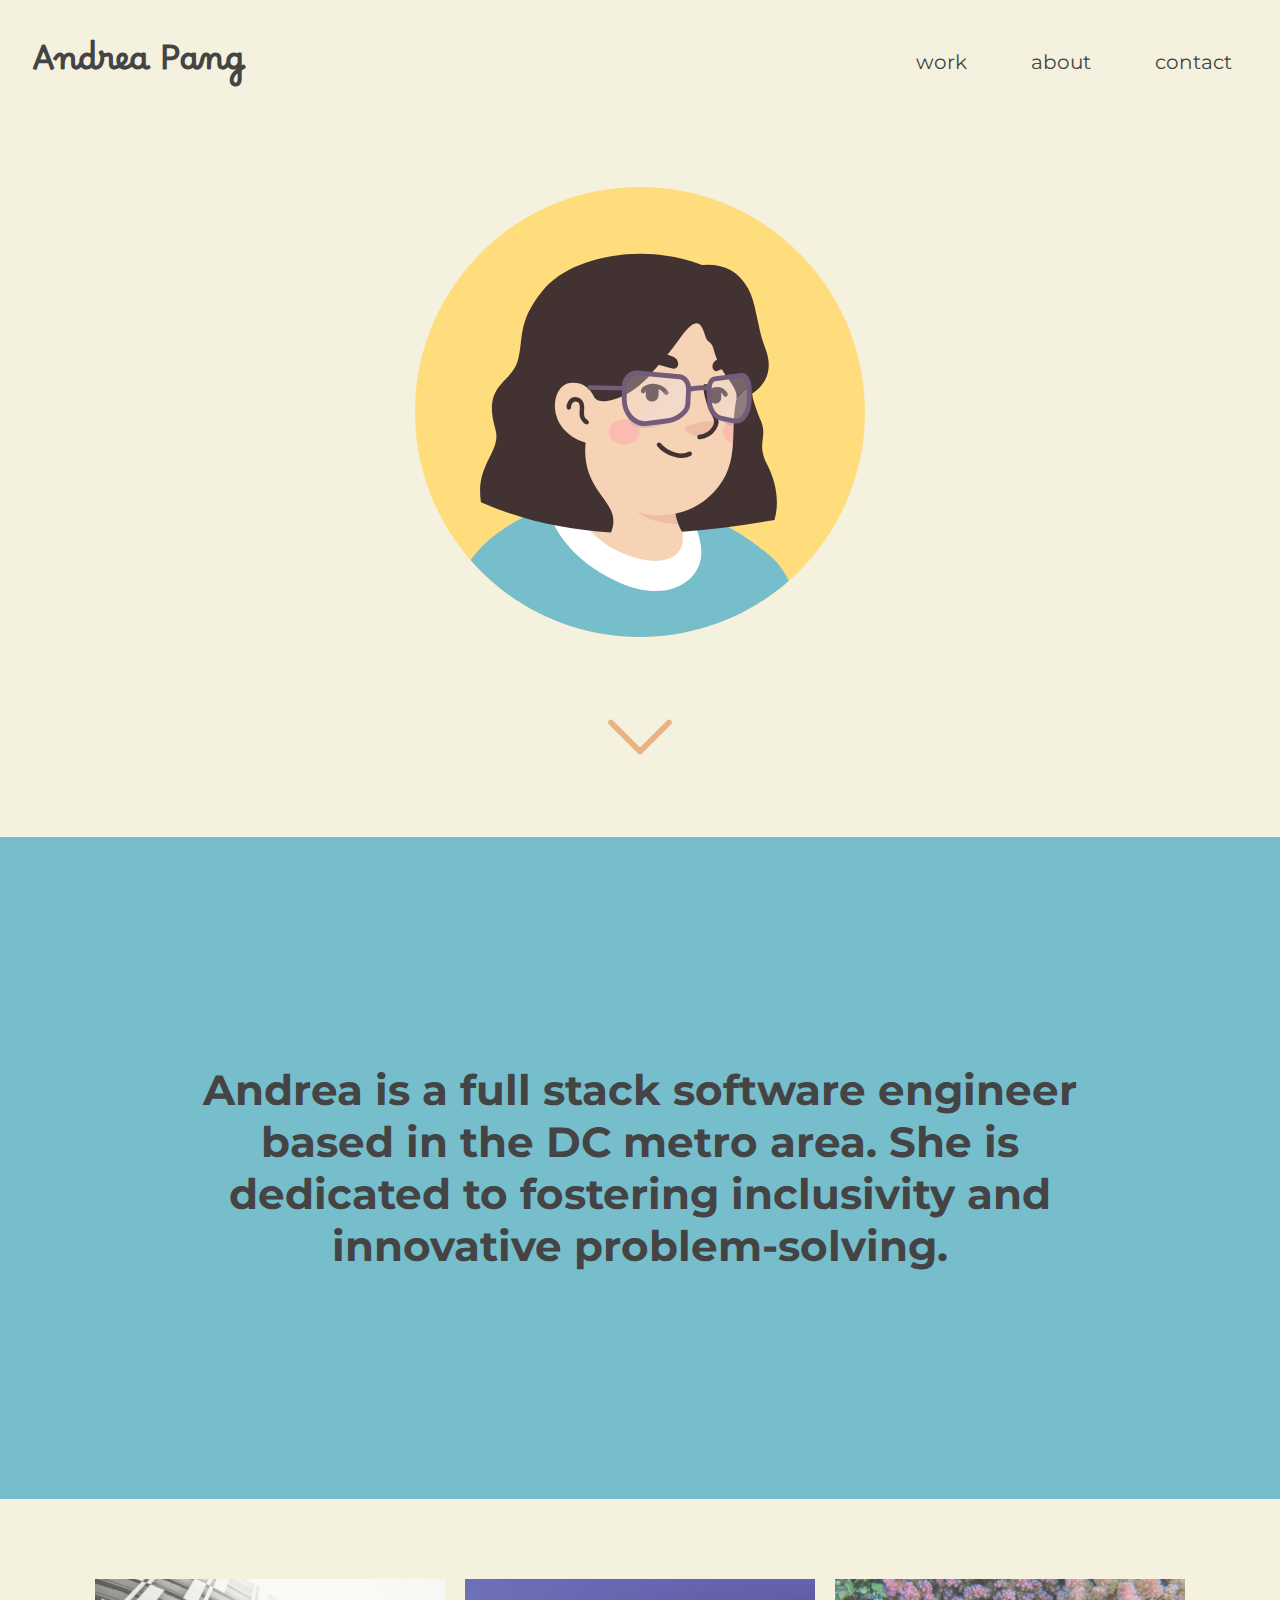
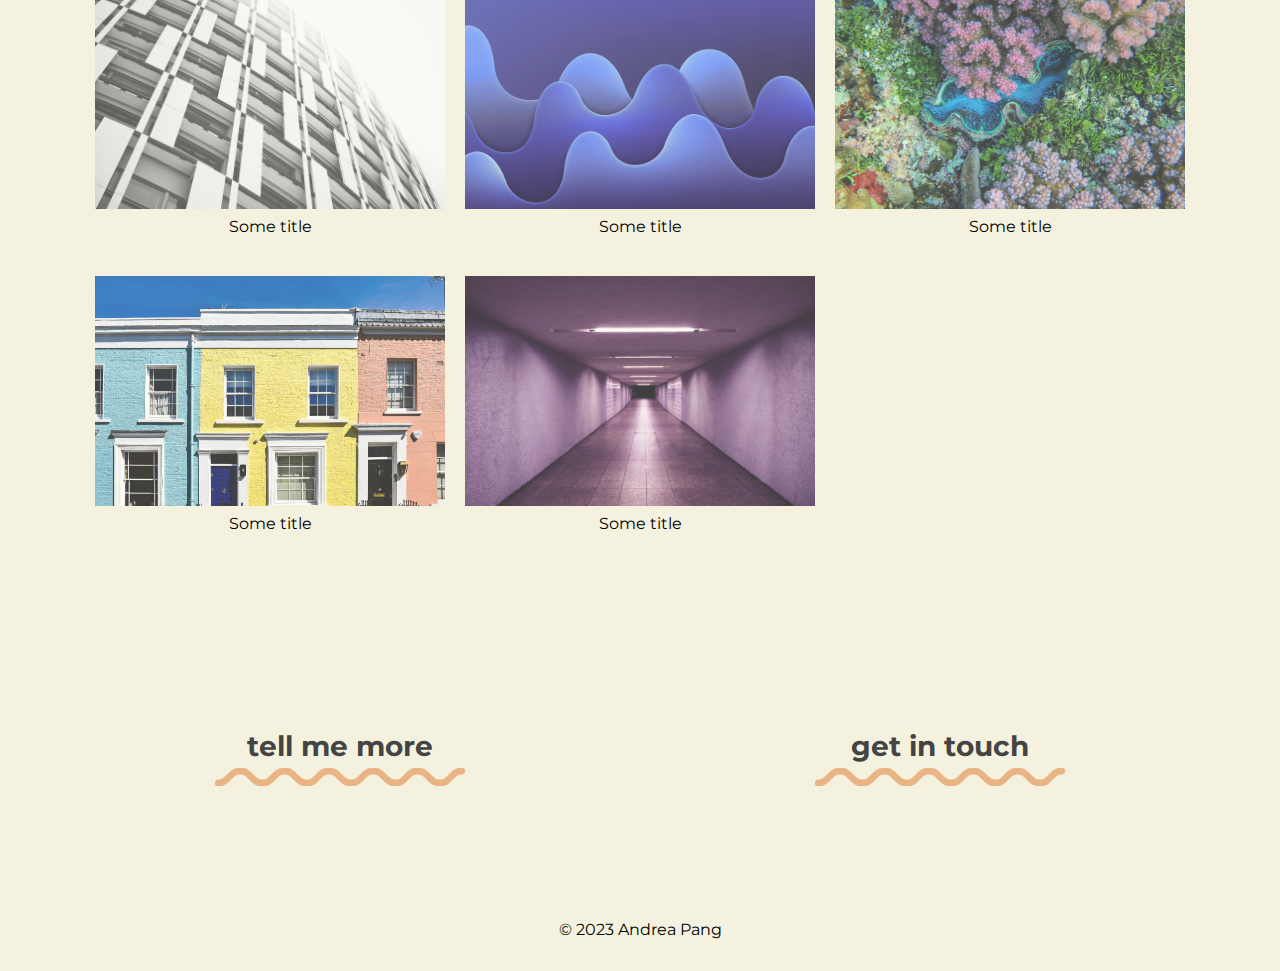
==== index.html @ 91246049 "Redistributed files in assets" ====
<!DOCTYPE html>
<html lang="en">
  <head>
    <meta charset="UTF-8" />
    <meta name="viewport" content="width=device-width, initial-scale=1.0" />
    <title>Andrea Pang</title>

    <link rel="preconnect" href="https://fonts.googleapis.com" />
    <link rel="preconnect" href="https://fonts.gstatic.com" crossorigin />
    <link
      href="https://fonts.googleapis.com/css2?family=Borel&family=Montserrat:wght@500;600&display=swap"
      rel="stylesheet" />
    <link rel="stylesheet" href="./assets/style.css" />
  </head>

  <body>
    <!-- Navbar -->
    <nav class="top-nav">
      <h1 class="nav-title"><a href="./index.html">Andrea Pang</a></h1>
      <input id="menu-toggle" type="checkbox" />
      <label class="menu-button-container" for="menu-toggle">
        <div class="menu-button"></div>
      </label>
      <ul class="menu">
        <li><a href="./work.html">work</a></li>
        <li><a href="./about.html">about</a></li>
        <li><a href="./about.html#contact">contact</a></li>
      </ul>
    </nav>

    <!-- Hero -->
    <section class="grid hero">
      <div class="hero-pic">
        <img
          src="./assets/avatar-pic.svg"
          alt="Illustrated profile avatar"
          class="profile-pic" />
      </div>
      <div class="hero-arrow">
        <a href="#blurb"><img src="./assets/down-arrow.svg" alt="down arrow" class="bounce" /></a>
      </div>
    </section>

    <!-- About blurb -->
    <section class="grid blurb" id="blurb">
        <div class="blurb-text">
            <h2>Andrea is a full stack software engineer based in the DC metro area. She is dedicated to fostering inclusivity and innovative problem-solving.</h2>
        </div>
    </section>

    <!-- Grid of screenshots -->
    <section class="work">
        <div class="grid work-container">
            <div>
                <img src="./assets/images/ss-1.jpg" alt="Screenshot">
                <p>Some title</p>
            </div>
            <div>
                <img src="./assets/images/ss-2.jpg" alt="Screenshot">
                <p>Some title</p>
            </div>
            <div>
                <img src="./assets/images/ss-3.jpg" alt="Screenshot">
                <p>Some title</p>
            </div>
            <div>
                <img src="./assets/images/ss-4.jpg" alt="Screenshot">
                <p>Some title</p>
            </div>
            <div>
                <img src="./assets/images/ss-5.jpg" alt="Screenshot">
                <p>Some title</p>
            </div>
        </div>
    </section>

    <!-- More and Contact -->
    <section class="grid more">
        <img src="./assets/line.svg" alt="squiggle" class="wave-divide">
        <div>
            <h3><a href="./work.html">tell me more</a></h3>
            <img src="./assets/line.svg" alt="squiggle" class="underline
            ">
        </div>
        <div class="end">
            <h3><a href="./about.html#contact">get in touch</a></h3>
            <img src="./assets/line.svg" alt="squiggle" class="underline">
        </div>
        <img src="./assets/line.svg" alt="squiggle" class="wave-divide">
    </section>

    <footer>
        <p class="fade-in">&copy; 2023 Andrea Pang</p>
    </footer>
    </div>
  </body>
</html>
---- assets/style.css ----
:root {
	--primary: #f4f2de;
	--accent: #e9b384;
	--tertiary: #77becd;
	--dark: #444444;
	--text-body: "Montserrat", sans-serif;
	--text-head: "Borel", cursive;
}

html,
body {
	margin: 0;
	height: 100%;
	background-color: var(--primary);
	scroll-behavior: smooth;
}

@media screen and (prefers-reduced-motion: reduce) {
	html {
		scroll-behavior: auto;
	}
}

* {
	font-family: var(--text-body);
	box-sizing: border-box;
}

/* *************************************** */
/* Responsive Hamburger Menu */
/* *************************************** */

.top-nav {
	display: flex;
	flex-direction: row;
	align-items: baseline;
	justify-content: space-between;
	/* W3C, IE 10+/ Edge, Firefox 16+, Chrome 26+, Opera 12+, Safari 7+ */
	color: var(--dark);
	padding: 0 1em;
}

.nav-title a {
	font-family: var(--text-head);
	font-size: 2rem;
	display: inline-block;
	margin-top: 1rem;
	padding-left: 1rem;
}

.menu {
	display: flex;
	flex-direction: row;
	list-style-type: none;
	margin: 0;
	padding: 0;
}

.menu > li {
	margin: 0 2rem;
	overflow: hidden;
	font-size: 1.25rem;
}

.menu-button-container {
	display: none;
	height: 100%;
	width: 30px;
	cursor: pointer;
	flex-direction: column;
	justify-content: center;
	align-items: center;
}

#menu-toggle {
	display: none;
}

.menu-button,
.menu-button::before,
.menu-button::after {
	display: block;
	background-color: var(--dark);
	position: absolute;
	height: 4px;
	width: 30px;
	transition: transform 400ms cubic-bezier(0.23, 1, 0.32, 1);
	border-radius: 2px;
}

.menu-button::before {
	content: "";
	margin-top: -8px;
}

.menu-button::after {
	content: "";
	margin-top: 8px;
}

#menu-toggle:checked + .menu-button-container .menu-button::before {
	margin-top: 0px;
	transform: rotate(405deg);
}

#menu-toggle:checked + .menu-button-container .menu-button {
	background: rgba(255, 255, 255, 0);
}

#menu-toggle:checked + .menu-button-container .menu-button::after {
	margin-top: 0px;
	transform: rotate(-405deg);
}

@media (max-width: 750px) {
	.menu > li {
		margin: 0 1rem;
	}
}

@media (max-width: 700px) {
	/* .nav-title a {
    font-size: 2rem;
    padding-left: 1rem;
  } */

	.top-nav {
		align-items: center;
	}

	.menu-button-container {
		display: flex;
	}
	.menu {
		position: absolute;
		top: 0;
		margin-top: 7rem;
		left: 0;
		flex-direction: column;
		width: 100%;
		justify-content: center;
		align-items: center;
	}
	#menu-toggle ~ .menu li {
		height: 0;
		margin: 0;
		padding: 0;
		border: 0;
		transition: height 400ms cubic-bezier(0.23, 1, 0.32, 1);
	}
	#menu-toggle:checked ~ .menu li {
		height: 3.5em;
		padding: 1em 2em;
		transition: height 400ms cubic-bezier(0.23, 1, 0.32, 1);
	}
	.menu > li {
		display: flex;
		justify-content: left;
		margin: 0;
		padding: 10.75em 0;
		width: 100%;
		color: var(--dark);
		background-color: var(--accent);
	}
	.menu > li:not(:last-child) {
		border-bottom: 1px solid var(--primary);
	}
}

/* *************************************** */
/* Styling */
/* *************************************** */

a {
	text-decoration: none;
	color: var(--dark);
}

a:hover {
	cursor: pointer;
}

.menu a:hover {
	color: var(--primary);
}

h3 a:hover {
	color: var(--tertiary);
}

.grid {
	display: grid;
	justify-content: center;
}

.hero {
	padding: 4rem;
}

.hero-pic,
.hero-arrow {
	justify-self: center;
}

.profile-pic {
	width: 300px;
}

.hero-arrow img {
	width: 4rem;
	margin-top: 6rem;
}

.blurb {
	background-color: var(--tertiary);
	padding: 4rem 1cqb;
}

.blurb-text {
	color: var(--dark);
	font-weight: 600;
	font-size: 1.25rem;
	text-align: center;
	max-width: 1100px;
}

.work-container {
	margin-top: 3rem;
}

.work-container div {
	margin-top: 2rem;
}

.work-container div:first-child {
	margin-top: 0;
}

.work-container img {
	width: 100%;
	display: block;
  opacity: 0.75;
  
}
.work-container img:hover {
  opacity: 0.9;
  cursor: pointer;
}

.work-container p {
	font-size: 1rem;
	text-align: center;
	margin: 0.5rem 0;
}

.more {
	margin-top: 2rem;
	margin-bottom: 8rem;
	font-size: 1.5rem;
}

.more h3 {
	text-align: center;
}

.underline {
	display: none;
}

.wave-divide-sub {
	margin: 6rem 0;
}

footer p {
	text-align: center;
	margin: 2rem;
	padding-bottom: 2rem;
}

.work-header {
	margin: auto;
}

.work-title,
.contact-title {
	text-align: center;
	font-size: 2.25rem;
	font-weight: 300;
	margin-bottom: 0;
}

.title-underline {
	max-width: 200px;
	margin: auto;
}

.work-section-title {
	justify-content: start;
	margin-left: 10px;
}

.work-section-title h3 {
	font-size: 1.5rem;
	margin-bottom: 0;
}

.about-container {
	margin-top: 2.5rem;
}

.about-text {
	font-size: 1.25rem;
	padding: 1rem;
}

.about-pic {
	max-width: 350px;
	max-height: 380px;
	object-fit: cover;
	border-radius: 45% 45% 0 0;
	margin: auto;
}

.icons {
	grid-template-columns: repeat(auto-fit, 50px);
	place-items: center;
	column-gap: 5rem;
	row-gap: 2rem;
	max-width: 80%;
	margin: auto;
	margin-top: 8rem;
}

.contact-title {
	margin-top: 10rem;
}

.contact-text {
	font-size: 1.25rem;
	margin-top: 4rem;
	padding: 1rem;
	text-align: center;
}

.contact-links {
	margin-top: 1.5rem;
	grid-template-columns: repeat(3, 40px);
}

.contact-links img {
	width: 40px;
}

.contact-links img:hover {
	width: 45px;
	transition: 0.2s ease-in;
}

.pg-focus {
	text-decoration: underline wavy var(--tertiary);
	text-underline-offset: 8px;
}

/* *************************************** */
/* Media Queries */
/* *************************************** */
@media (min-width: 400px) {
	.work-container img {
		width: 350px;
		height: 230px;
		object-fit: cover;
	}

	.about-text {
		max-width: 475px;
	}
}

@media (min-width: 700px) {
	.menu a:hover {
		color: var(--accent);
		text-decoration: underline wavy;
		text-underline-offset: 8px;
	}

	.profile-pic {
		width: 450px;
	}

	.hero-arrow img {
		margin-top: 4rem;
	}

	.blurb {
		padding: 5rem 1rem;
	}

	.work-container div:first-child {
		margin-top: 2rem;
	}

	.work-container img {
		margin: auto;
	}

	.more {
		margin-top: 7rem;
	}

	.wave-divide-sub {
		margin: 7rem;
	}

	.about-container {
		grid-template-columns: 275px 375px;
		padding: 2rem;
		column-gap: 1.5rem;
	}
}

@media (min-width: 750px) {
	.blurb {
		padding: 7rem 2rem;
	}

	.work-container {
		grid-template-columns: repeat(2, 370px);
		grid-template-rows: auto;
	}

	.work-section-title {
		grid-column: span 2;
	}

	.more {
		grid-template-columns: repeat(2, 370px);
		grid-template-rows: auto;
		margin-top: 10rem;
	}

	.more div {
		margin: auto;
	}

	.more h3 {
		margin-bottom: 0;
	}

	.wave-divide {
		display: none;
	}

	.underline {
		display: inline-block;
		width: 250px;
	}

	footer {
		margin-top: 2rem;
	}

	.about-container {
		column-gap: 2rem;
	}
}

@media (min-width: 850px) {
	.blurb {
		padding: 8rem;
	}

	.blurb-text {
		font-size: 1.5rem;
	}

	.about-container {
		column-gap: 4rem;
	}
}

@media (min-width: 1000px) {
	.blurb-text {
		font-size: 1.75rem;
	}

	.more {
		grid-template-columns: repeat(2, 500px);
	}

	.more h3 {
		font-size: 1.75rem;
	}

	.work-title,
	.contact-title {
		font-size: 2.75rem;
	}
}

@media (min-width: 1200px) {
	.blurb {
		padding: 12rem;
	}

	.work-container {
		grid-template-columns: repeat(3, 370px);
	}

	.work-section-title {
		grid-column: span 3;
	}

	.more {
		grid-template-columns: repeat(2, 600px);
	}

	.about-container {
		grid-template-columns: 350px 475px;
		column-gap: 8em;
	}

	.about-text {
		font-size: 1.5rem;
	}

	.contact-title {
		margin-top: 15rem;
	}
}

/* *************************************** */
/* Animation */
/* *************************************** */

/* Bounce */

.bounce {
	-webkit-animation: bounce 2s both;
	animation: bounce 2s both;
}

@keyframes bounce {
	0% {
		-webkit-transform: translateY(-35px);
		transform: translateY(-35px);
		-webkit-animation-timing-function: ease-in;
		animation-timing-function: ease-in;
		opacity: 1;
	}
	24% {
		opacity: 1;
	}
	40% {
		-webkit-transform: translateY(-14px);
		transform: translateY(-14px);
		-webkit-animation-timing-function: ease-in;
		animation-timing-function: ease-in;
	}
	65% {
		-webkit-transform: translateY(-8px);
		transform: translateY(-8px);
		-webkit-animation-timing-function: ease-in;
		animation-timing-function: ease-in;
	}
	82% {
		-webkit-transform: translateY(-6px);
		transform: translateY(-6px);
		-webkit-animation-timing-function: ease-in;
		animation-timing-function: ease-in;
	}
	93% {
		-webkit-transform: translateY(-4px);
		transform: translateY(-4px);
		-webkit-animation-timing-function: ease-in;
		animation-timing-function: ease-in;
	}
	25%,
	55%,
	75%,
	87% {
		-webkit-transform: translateY(0px);
		transform: translateY(0px);
		-webkit-animation-timing-function: ease-out;
		animation-timing-function: ease-out;
	}
	100% {
		-webkit-transform: translateY(0px);
		transform: translateY(0px);
		-webkit-animation-timing-function: ease-out;
		animation-timing-function: ease-out;
		opacity: 1;
	}
}

/* Fade In */
.fade-in {
	animation: fade-in ease 6s;
	animation-iteration-count: 1;
	animation-fill-mode: forwards;
}

@keyframes fade-in {
	0% {
		opacity: 0;
	}
	100% {
		opacity: 1;
	}
}
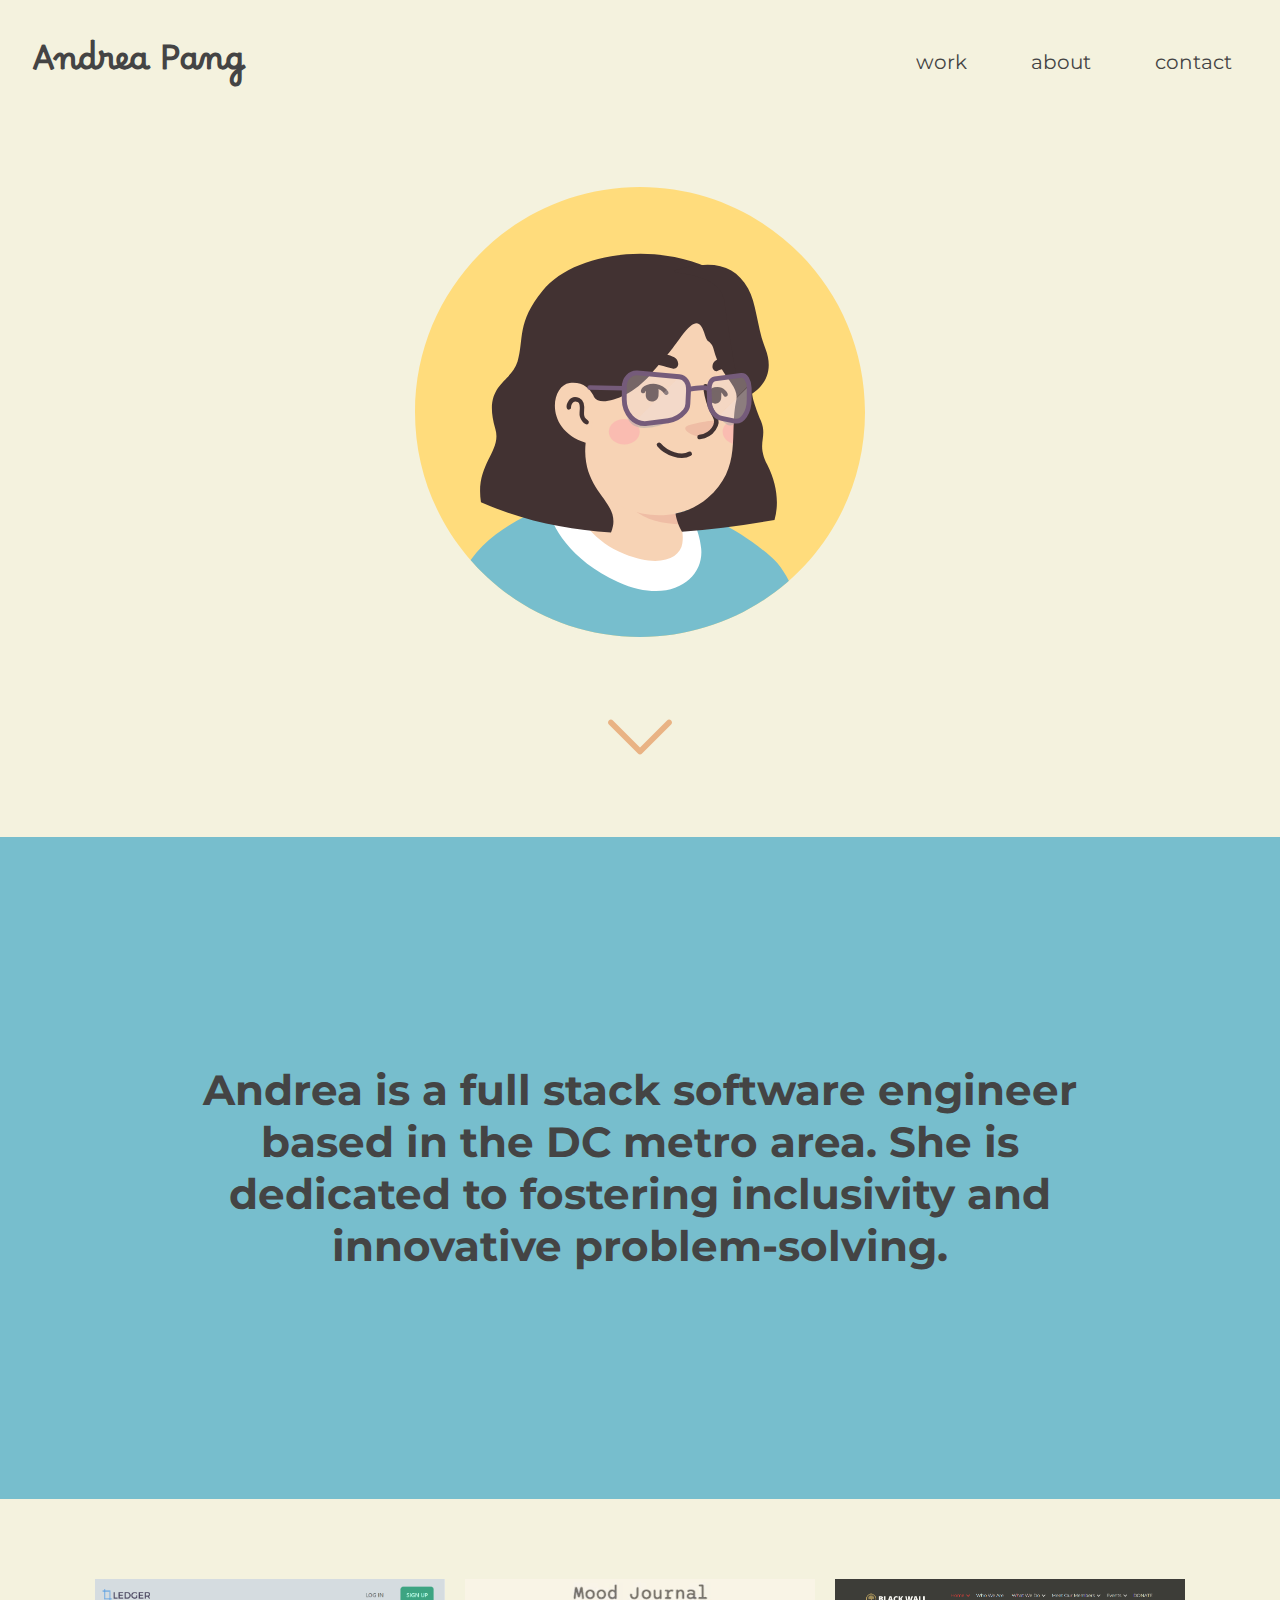
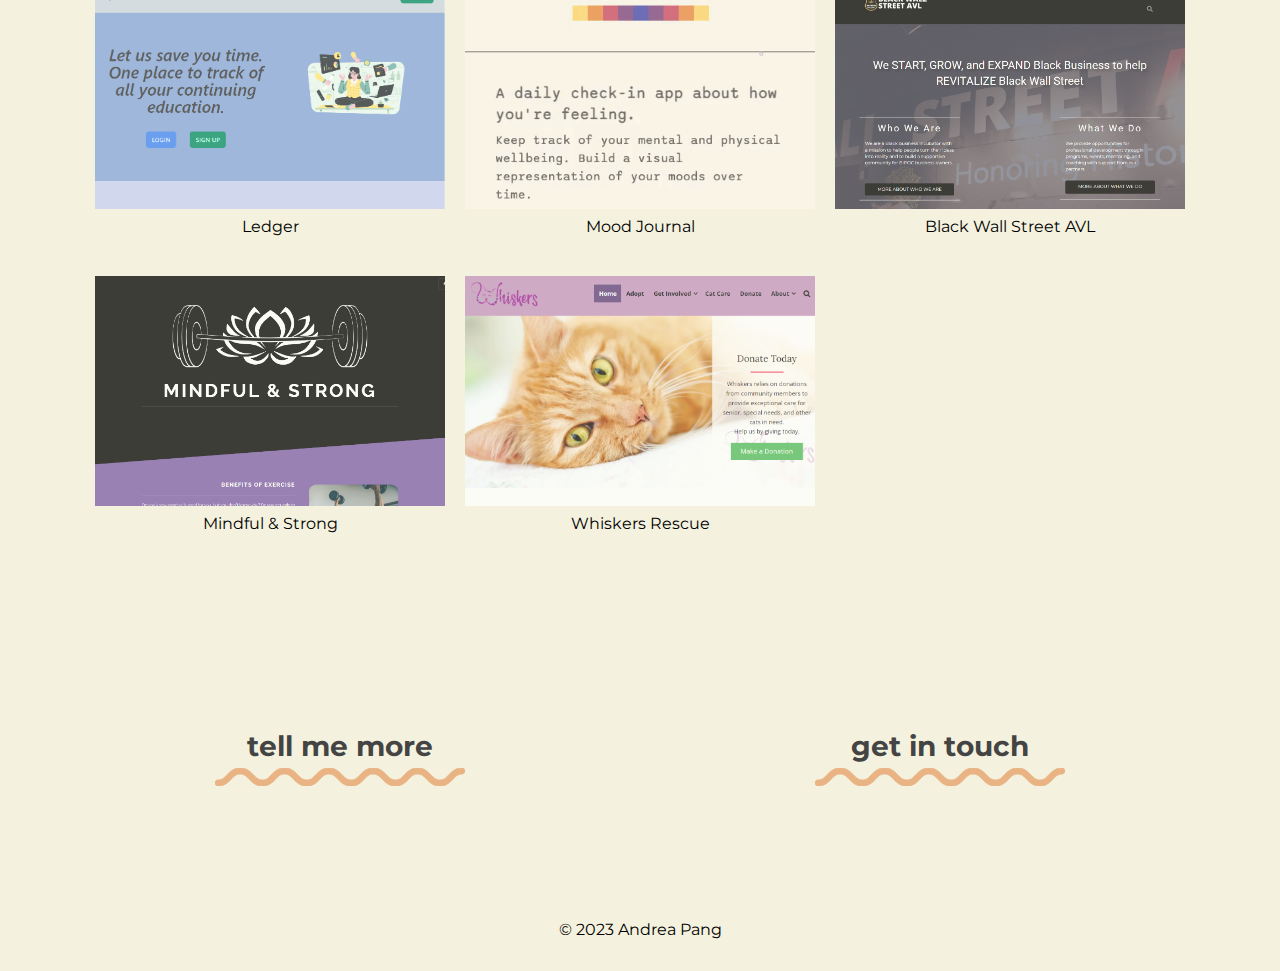
==== commit abf04e47: "Added project screenshots and titles to index" ====
--- a/index.html
+++ b/index.html
@@ -52,24 +52,24 @@
     <section class="work">
         <div class="grid work-container">
             <div>
-                <img src="./assets/images/ss-1.jpg" alt="Screenshot">
-                <p>Some title</p>
+                <img src="./assets/images/ss-ledger2.PNG" alt="Screenshot">
+                <p>Ledger</p>
             </div>
             <div>
-                <img src="./assets/images/ss-2.jpg" alt="Screenshot">
-                <p>Some title</p>
+                <img src="./assets/images/ss-mood.PNG" alt="Screenshot">
+                <p>Mood Journal</p>
             </div>
             <div>
-                <img src="./assets/images/ss-3.jpg" alt="Screenshot">
-                <p>Some title</p>
+                <img src="./assets/images/ss-bwsavl.PNG" alt="Screenshot">
+                <p>Black Wall Street AVL</p>
             </div>
             <div>
-                <img src="./assets/images/ss-4.jpg" alt="Screenshot">
-                <p>Some title</p>
+                <img src="./assets/images/ss-ms.PNG" alt="Screenshot">
+                <p>Mindful & Strong</p>
             </div>
             <div>
-                <img src="./assets/images/ss-5.jpg" alt="Screenshot">
-                <p>Some title</p>
+                <img src="./assets/images/ss-whiskers.PNG" alt="Screenshot">
+                <p>Whiskers Rescue</p>
             </div>
         </div>
     </section>
